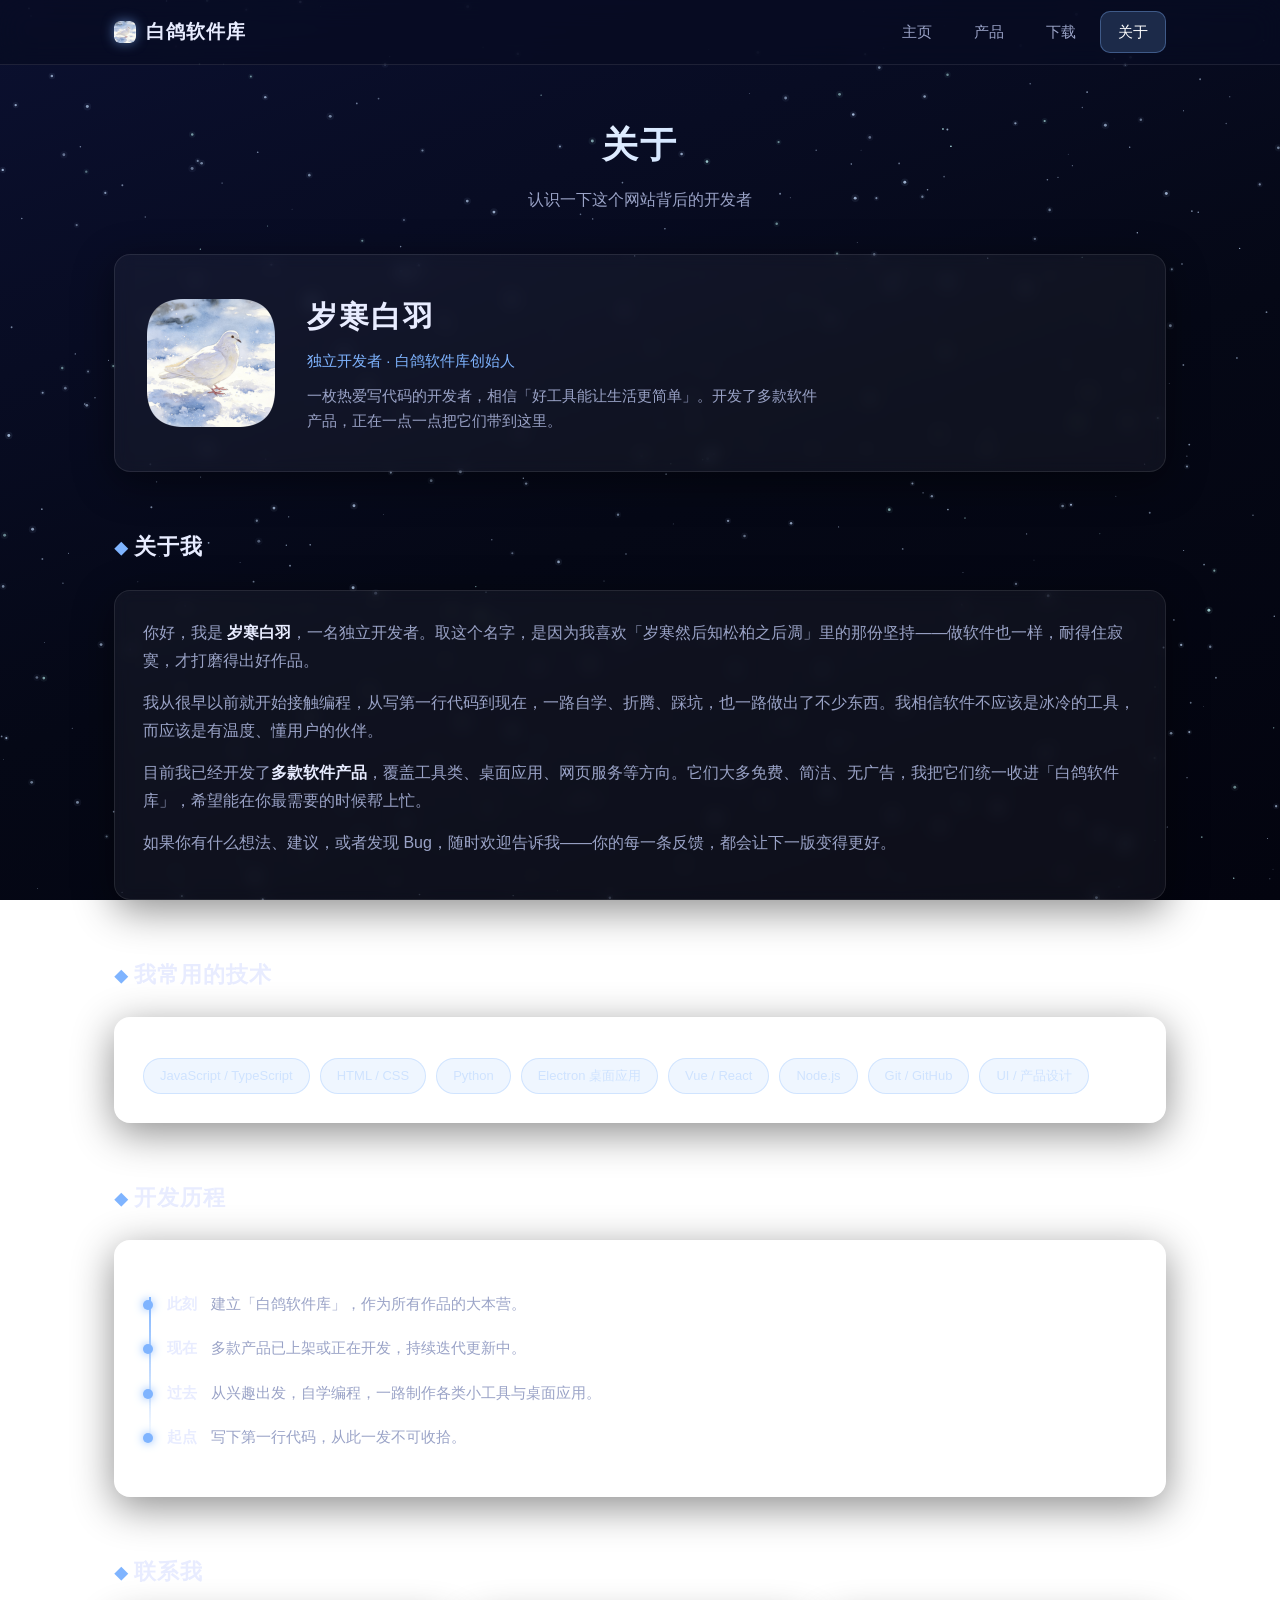
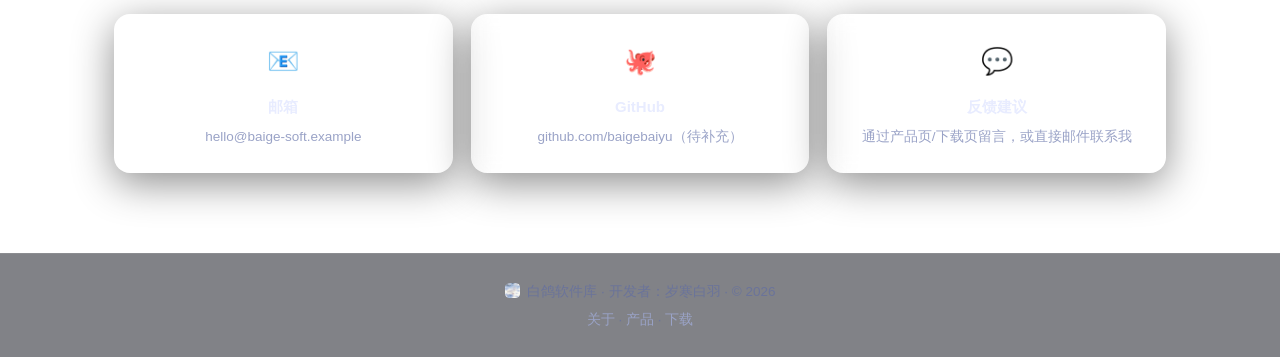
==== about.html @ 5a990baf "添加了网站源代码及素材 添加了网站源代码及素材" ====
<!DOCTYPE html>
<html lang="zh-CN">
<head>
  <meta charset="UTF-8">
  <meta name="viewport" content="width=device-width, initial-scale=1.0">
  <meta name="description" content="关于「岁寒白羽」——独立开发者，开发了多款软件产品，白鸽软件库的创始人。">
  <title>白鸽软件库 - 关于</title>
  <link rel="icon" type="image/x-icon" href="yjtp.ico">
  <link rel="stylesheet" href="css/style.css">
</head>
<body>
  <canvas id="stars-canvas" aria-hidden="true"></canvas>

  <!-- 顶部导航 -->
  <header class="site-header">
    <nav class="nav" aria-label="主导航">
      <a class="nav-logo" href="index.html">
        <img class="logo-icon" src="yjtp.png" alt="白鸽软件库"> 白鸽软件库
      </a>
      <button class="nav-toggle" aria-label="打开菜单" aria-expanded="false">☰</button>
      <ul class="nav-links">
        <li><a href="index.html">主页</a></li>
        <li><a href="products.html">产品</a></li>
        <li><a href="download.html">下载</a></li>
        <li><a href="about.html">关于</a></li>
      </ul>
    </nav>
  </header>

  <main class="main">

    <div class="page-title">
      <h1>关于</h1>
      <p>认识一下这个网站背后的开发者</p>
    </div>

    <!-- 头像 + 基本信息 -->
    <div class="card about-hero">
      <img class="about-avatar" src="yjtp.png" alt="岁寒白羽">
      <div class="about-meta">
        <h1>岁寒白羽</h1>
        <div class="role">独立开发者 · 白鸽软件库创始人</div>
        <p class="brief">一枚热爱写代码的开发者，相信「好工具能让生活更简单」。开发了多款软件产品，正在一点一点把它们带到这里。</p>
      </div>
    </div>

    <!-- 自我介绍 -->
    <section class="section">
      <div class="section-head">
        <h2>关于我</h2>
      </div>
      <div class="card about-para">
        <p>你好，我是 <strong>岁寒白羽</strong>，一名独立开发者。取这个名字，是因为我喜欢「岁寒然后知松柏之后凋」里的那份坚持——做软件也一样，耐得住寂寞，才打磨得出好作品。</p>
        <p>我从很早以前就开始接触编程，从写第一行代码到现在，一路自学、折腾、踩坑，也一路做出了不少东西。我相信软件不应该是冰冷的工具，而应该是有温度、懂用户的伙伴。</p>
        <p>目前我已经开发了<strong>多款软件产品</strong>，覆盖工具类、桌面应用、网页服务等方向。它们大多免费、简洁、无广告，我把它们统一收进「白鸽软件库」，希望能在你最需要的时候帮上忙。</p>
        <p>如果你有什么想法、建议，或者发现 Bug，随时欢迎告诉我——你的每一条反馈，都会让下一版变得更好。</p>
      </div>
    </section>

    <!-- 技术栈 -->
    <section class="section">
      <div class="section-head">
        <h2>我常用的技术</h2>
      </div>
      <div class="card">
        <div class="tag-list">
          <span class="tag-chip">JavaScript / TypeScript</span>
          <span class="tag-chip">HTML / CSS</span>
          <span class="tag-chip">Python</span>
          <span class="tag-chip">Electron 桌面应用</span>
          <span class="tag-chip">Vue / React</span>
          <span class="tag-chip">Node.js</span>
          <span class="tag-chip">Git / GitHub</span>
          <span class="tag-chip">UI / 产品设计</span>
        </div>
      </div>
    </section>

    <!-- 开发历程 -->
    <section class="section">
      <div class="section-head">
        <h2>开发历程</h2>
      </div>
      <div class="card">
        <ul class="timeline">
          <li><span class="tl-year">此刻</span> 建立「白鸽软件库」，作为所有作品的大本营。</li>
          <li><span class="tl-year">现在</span> 多款产品已上架或正在开发，持续迭代更新中。</li>
          <li><span class="tl-year">过去</span> 从兴趣出发，自学编程，一路制作各类小工具与桌面应用。</li>
          <li><span class="tl-year">起点</span> 写下第一行代码，从此一发不可收拾。</li>
        </ul>
      </div>
    </section>

    <!-- 联系方式 -->
    <section class="section">
      <div class="section-head">
        <h2>联系我</h2>
      </div>
      <div class="contact-grid">
        <div class="card contact-item">
          <div class="ct-icon">📧</div>
          <h4>邮箱</h4>
          <p><a href="mailto:hello@baige-soft.example">hello@baige-soft.example</a></p>
        </div>
        <div class="card contact-item">
          <div class="ct-icon">🐙</div>
          <h4>GitHub</h4>
          <p><a href="#" target="_blank" rel="noopener">github.com/baigebaiyu（待补充）</a></p>
        </div>
        <div class="card contact-item">
          <div class="ct-icon">💬</div>
          <h4>反馈建议</h4>
          <p>通过产品页/下载页留言，或直接邮件联系我</p>
        </div>
      </div>
    </section>

  </main>

  <footer class="site-footer">
    <p><img class="footer-icon" src="yjtp.png" alt=""> 白鸽软件库 · 开发者：岁寒白羽 · © <span data-year>2025</span></p>
    <p style="margin-top:4px;"><a href="about.html">关于</a> · <a href="products.html">产品</a> · <a href="download.html">下载</a></p>
  </footer>

  <script src="js/stars.js"></script>
  <script src="js/main.js"></script>
</body>
</html>
---- css/style.css ----
/* ============================================================
   白鸽软件库 · 全局样式
   主题：暗夜星空 / 玻璃拟态
   ============================================================ */

:root {
  --bg-deep: #050816;
  --bg-mid: #0b1030;
  --text-main: #e8ecff;
  --text-dim: #9aa3c7;
  --text-faint: #6b749b;
  --accent: #7fb4ff;
  --accent-soft: rgba(127, 180, 255, 0.18);
  --card-bg: rgba(255, 255, 255, 0.045);
  --card-border: rgba(255, 255, 255, 0.09);
  --nav-bg: rgba(8, 12, 34, 0.72);
  --radius: 16px;
  --shadow: 0 10px 40px rgba(0, 0, 0, 0.45);
  --font-main: "PingFang SC", "Microsoft YaHei", "Noto Sans SC",
    "Segoe UI", "Helvetica Neue", Arial, sans-serif;
}

* {
  margin: 0;
  padding: 0;
  box-sizing: border-box;
}

html {
  scroll-behavior: smooth;
}

body {
  font-family: var(--font-main);
  color: var(--text-main);
  background: linear-gradient(160deg, var(--bg-mid) 0%, var(--bg-deep) 55%, #03040f 100%);
  background-attachment: fixed;
  min-height: 100vh;
  line-height: 1.75;
  overflow-x: hidden;
}

/* ---------------- 星空画布（背景层） ---------------- */
#stars-canvas {
  position: fixed;
  inset: 0;
  width: 100%;
  height: 100%;
  z-index: -1;          /* 永远垫底，不遮挡内容 */
  pointer-events: none; /* 不拦截鼠标事件 */
}

/* ---------------- 顶部导航 ---------------- */
.site-header {
  position: sticky;
  top: 0;
  z-index: 100;
  background: var(--nav-bg);
  backdrop-filter: blur(14px);
  -webkit-backdrop-filter: blur(14px);
  border-bottom: 1px solid var(--card-border);
}

.nav {
  max-width: 1100px;
  margin: 0 auto;
  padding: 0 24px;
  height: 64px;
  display: flex;
  align-items: center;
  justify-content: space-between;
}

.nav-logo {
  display: flex;
  align-items: center;
  gap: 10px;
  font-size: 19px;
  font-weight: 700;
  color: var(--text-main);
  text-decoration: none;
  letter-spacing: 1px;
  white-space: nowrap;
}

.nav-logo .logo-icon {
  width: 22px;
  height: 22px;
  border-radius: 6px;
  object-fit: cover;
  filter: drop-shadow(0 0 6px rgba(127, 180, 255, 0.55));
}

.nav-links {
  display: flex;
  align-items: center;
  gap: 6px;
  list-style: none;
}

.nav-links a {
  display: block;
  padding: 8px 18px;
  border-radius: 10px;
  color: var(--text-dim);
  text-decoration: none;
  font-size: 15px;
  transition: color 0.2s ease, background 0.2s ease;
}

.nav-links a:hover {
  color: var(--text-main);
  background: rgba(255, 255, 255, 0.06);
}

.nav-links a.active {
  color: #fff;
  background: var(--accent-soft);
  box-shadow: inset 0 0 0 1px rgba(127, 180, 255, 0.35);
}

/* 移动端菜单按钮 */
.nav-toggle {
  display: none;
  background: none;
  border: 1px solid var(--card-border);
  border-radius: 8px;
  color: var(--text-main);
  font-size: 20px;
  line-height: 1;
  padding: 6px 10px;
  cursor: pointer;
}

/* ---------------- 主体容器 ---------------- */
.main {
  max-width: 1100px;
  margin: 0 auto;
  padding: 48px 24px 80px;
}

.page-title {
  text-align: center;
  margin-bottom: 40px;
}

.page-title h1 {
  font-size: 36px;
  font-weight: 800;
  letter-spacing: 2px;
  background: linear-gradient(120deg, #fff 30%, var(--accent) 100%);
  -webkit-background-clip: text;
  background-clip: text;
  -webkit-text-fill-color: transparent;
}

.page-title p {
  margin-top: 10px;
  color: var(--text-dim);
  font-size: 16px;
}

/* ---------------- 玻璃卡片 ---------------- */
.card {
  background: var(--card-bg);
  border: 1px solid var(--card-border);
  border-radius: var(--radius);
  box-shadow: var(--shadow);
  backdrop-filter: blur(8px);
  -webkit-backdrop-filter: blur(8px);
  padding: 28px;
}

/* ---------------- 主页 Hero ---------------- */
.hero {
  text-align: center;
  padding: 72px 24px 56px;
}

.hero .hero-badge {
  display: inline-block;
  padding: 6px 16px;
  border-radius: 999px;
  font-size: 13px;
  color: var(--accent);
  background: var(--accent-soft);
  border: 1px solid rgba(127, 180, 255, 0.3);
  letter-spacing: 2px;
  margin-bottom: 22px;
}

.hero h1 {
  font-size: clamp(34px, 5.5vw, 56px);
  font-weight: 800;
  letter-spacing: 2px;
  line-height: 1.3;
  background: linear-gradient(120deg, #ffffff 20%, #a8caff 60%, #6ea8ff 100%);
  -webkit-background-clip: text;
  background-clip: text;
  -webkit-text-fill-color: transparent;
}

.hero p {
  max-width: 640px;
  margin: 20px auto 0;
  color: var(--text-dim);
  font-size: 17px;
}

.hero .hero-actions {
  margin-top: 34px;
  display: flex;
  gap: 16px;
  justify-content: center;
  flex-wrap: wrap;
}

.btn {
  display: inline-block;
  padding: 12px 30px;
  border-radius: 12px;
  font-size: 15px;
  font-weight: 600;
  text-decoration: none;
  transition: transform 0.2s ease, box-shadow 0.2s ease, background 0.2s ease;
}

.btn:hover {
  transform: translateY(-2px);
}

.btn-primary {
  color: #04102a;
  background: linear-gradient(135deg, #a8caff, #6ea8ff);
  box-shadow: 0 8px 24px rgba(110, 168, 255, 0.35);
}

.btn-primary:hover {
  box-shadow: 0 12px 30px rgba(110, 168, 255, 0.5);
}

.btn-ghost {
  color: var(--text-main);
  background: rgba(255, 255, 255, 0.05);
  border: 1px solid var(--card-border);
}

.btn-ghost:hover {
  background: rgba(255, 255, 255, 0.1);
}

/* ---------------- 区块 ---------------- */
.section {
  margin-top: 56px;
}

.section-head {
  display: flex;
  align-items: baseline;
  justify-content: space-between;
  margin-bottom: 22px;
}

.section-head h2 {
  font-size: 22px;
  font-weight: 700;
  letter-spacing: 1px;
}

.section-head h2::before {
  content: "◆ ";
  color: var(--accent);
  font-size: 14px;
}

.section-head .more {
  color: var(--text-dim);
  font-size: 14px;
  text-decoration: none;
}

.section-head .more:hover {
  color: var(--accent);
}

/* 介绍文本块 */
.intro-grid {
  display: grid;
  grid-template-columns: 1fr 1fr;
  gap: 24px;
  align-items: stretch;
}

.intro-text p {
  color: var(--text-dim);
  margin-bottom: 14px;
}

.intro-text p strong {
  color: var(--text-main);
}

/* 特色 4 宫格 */
.feature-grid {
  display: grid;
  grid-template-columns: repeat(4, 1fr);
  gap: 18px;
}

.feature-item {
  text-align: center;
  padding: 26px 18px;
}

.feature-item .feat-icon {
  font-size: 30px;
}

.feature-item h3 {
  margin: 12px 0 8px;
  font-size: 16px;
}

.feature-item p {
  color: var(--text-dim);
  font-size: 13.5px;
}

/* 产品占位网格 */
.placeholder-grid {
  display: grid;
  grid-template-columns: repeat(3, 1fr);
  gap: 18px;
}

.placeholder-card {
  text-align: center;
  padding: 40px 20px;
  min-height: 170px;
  display: flex;
  flex-direction: column;
  align-items: center;
  justify-content: center;
  gap: 10px;
  border-style: dashed;
  border-color: rgba(255, 255, 255, 0.14);
  background: rgba(255, 255, 255, 0.025);
}

.placeholder-card .ph-icon {
  font-size: 34px;
  opacity: 0.55;
}

.placeholder-card p {
  color: var(--text-faint);
  font-size: 14px;
}

.placeholder-card .tag {
  font-size: 12px;
  color: var(--accent);
  background: var(--accent-soft);
  border-radius: 999px;
  padding: 3px 12px;
}

/* 通知条（占位说明） */
.notice {
  border-left: 3px solid var(--accent);
  background: var(--accent-soft);
  border-radius: 0 12px 12px 0;
  padding: 14px 20px;
  color: var(--text-dim);
  font-size: 14.5px;
}

.notice strong {
  color: var(--accent);
}

/* ---------------- 关于页 ---------------- */
.about-hero {
  display: flex;
  align-items: center;
  gap: 32px;
  padding: 36px 32px;
}

.about-avatar {
  flex-shrink: 0;
  width: 128px;
  height: 128px;
  object-fit: cover;
}

.about-meta h1 {
  font-size: 30px;
  font-weight: 800;
  letter-spacing: 2px;
}

.about-meta .role {
  color: var(--accent);
  font-size: 15px;
  margin: 4px 0 10px;
}

.about-meta .brief {
  color: var(--text-dim);
  font-size: 14.5px;
  max-width: 520px;
}

.about-para {
  margin-top: 24px;
  color: var(--text-dim);
}

.about-para p {
  margin-bottom: 14px;
}

.about-para p strong {
  color: var(--text-main);
}

/* 技术栈徽章 */
.tag-list {
  display: flex;
  flex-wrap: wrap;
  gap: 10px;
  margin-top: 12px;
}

.tag-chip {
  padding: 6px 16px;
  border-radius: 999px;
  font-size: 13px;
  color: #cfe3ff;
  background: rgba(127, 180, 255, 0.12);
  border: 1px solid rgba(127, 180, 255, 0.28);
}

/* 时间线 */
.timeline {
  position: relative;
  margin-top: 22px;
  padding-left: 24px;
}

.timeline::before {
  content: "";
  position: absolute;
  left: 6px;
  top: 6px;
  bottom: 6px;
  width: 2px;
  background: linear-gradient(180deg, var(--accent), transparent);
}

.timeline li {
  position: relative;
  list-style: none;
  margin-bottom: 18px;
  color: var(--text-dim);
  font-size: 14.5px;
}

.timeline li::before {
  content: "";
  position: absolute;
  left: -24px;
  top: 9px;
  width: 10px;
  height: 10px;
  border-radius: 50%;
  background: var(--accent);
  box-shadow: 0 0 10px var(--accent);
}

.timeline .tl-year {
  display: inline-block;
  font-weight: 700;
  color: var(--text-main);
  margin-right: 10px;
  font-size: 15px;
}

/* 联系卡片 */
.contact-grid {
  display: grid;
  grid-template-columns: repeat(3, 1fr);
  gap: 18px;
}

.contact-item {
  text-align: center;
  padding: 24px 16px;
}

.contact-item .ct-icon {
  font-size: 26px;
}

.contact-item h4 {
  margin: 10px 0 4px;
  font-size: 15px;
}

.contact-item p,
.contact-item a {
  color: var(--text-dim);
  font-size: 13.5px;
  text-decoration: none;
  word-break: break-all;
}

.contact-item a:hover {
  color: var(--accent);
}

/* ---------------- 页脚 ---------------- */
.site-footer {
  border-top: 1px solid var(--card-border);
  padding: 26px 24px;
  text-align: center;
  color: var(--text-faint);
  font-size: 13.5px;
  background: rgba(4, 6, 16, 0.5);
}

.site-footer .footer-icon {
  width: 15px;
  height: 15px;
  border-radius: 4px;
  object-fit: cover;
  vertical-align: -2px;
  margin-right: 4px;
}

.site-footer a {
  color: var(--text-dim);
  text-decoration: none;
}

.site-footer a:hover {
  color: var(--accent);
}

/* ---------------- 响应式 ---------------- */
@media (max-width: 900px) {
  .feature-grid { grid-template-columns: repeat(2, 1fr); }
  .intro-grid  { grid-template-columns: 1fr; }
  .contact-grid { grid-template-columns: 1fr; }
  .placeholder-grid { grid-template-columns: repeat(2, 1fr); }
}

@media (max-width: 640px) {
  .nav { height: auto; padding: 12px 18px; flex-wrap: wrap; gap: 8px; }

  .nav-toggle { display: block; }

  .nav-links {
    display: none;
    flex: 1 1 100%;
    flex-direction: column;
    align-items: stretch;
    padding: 6px 0 10px;
  }

  .nav-links.open { display: flex; }

  .nav-links a { text-align: center; }

  .hero { padding: 48px 18px 40px; }

  .placeholder-grid { grid-template-columns: 1fr; }

  .about-hero { flex-direction: column; text-align: center; }
}
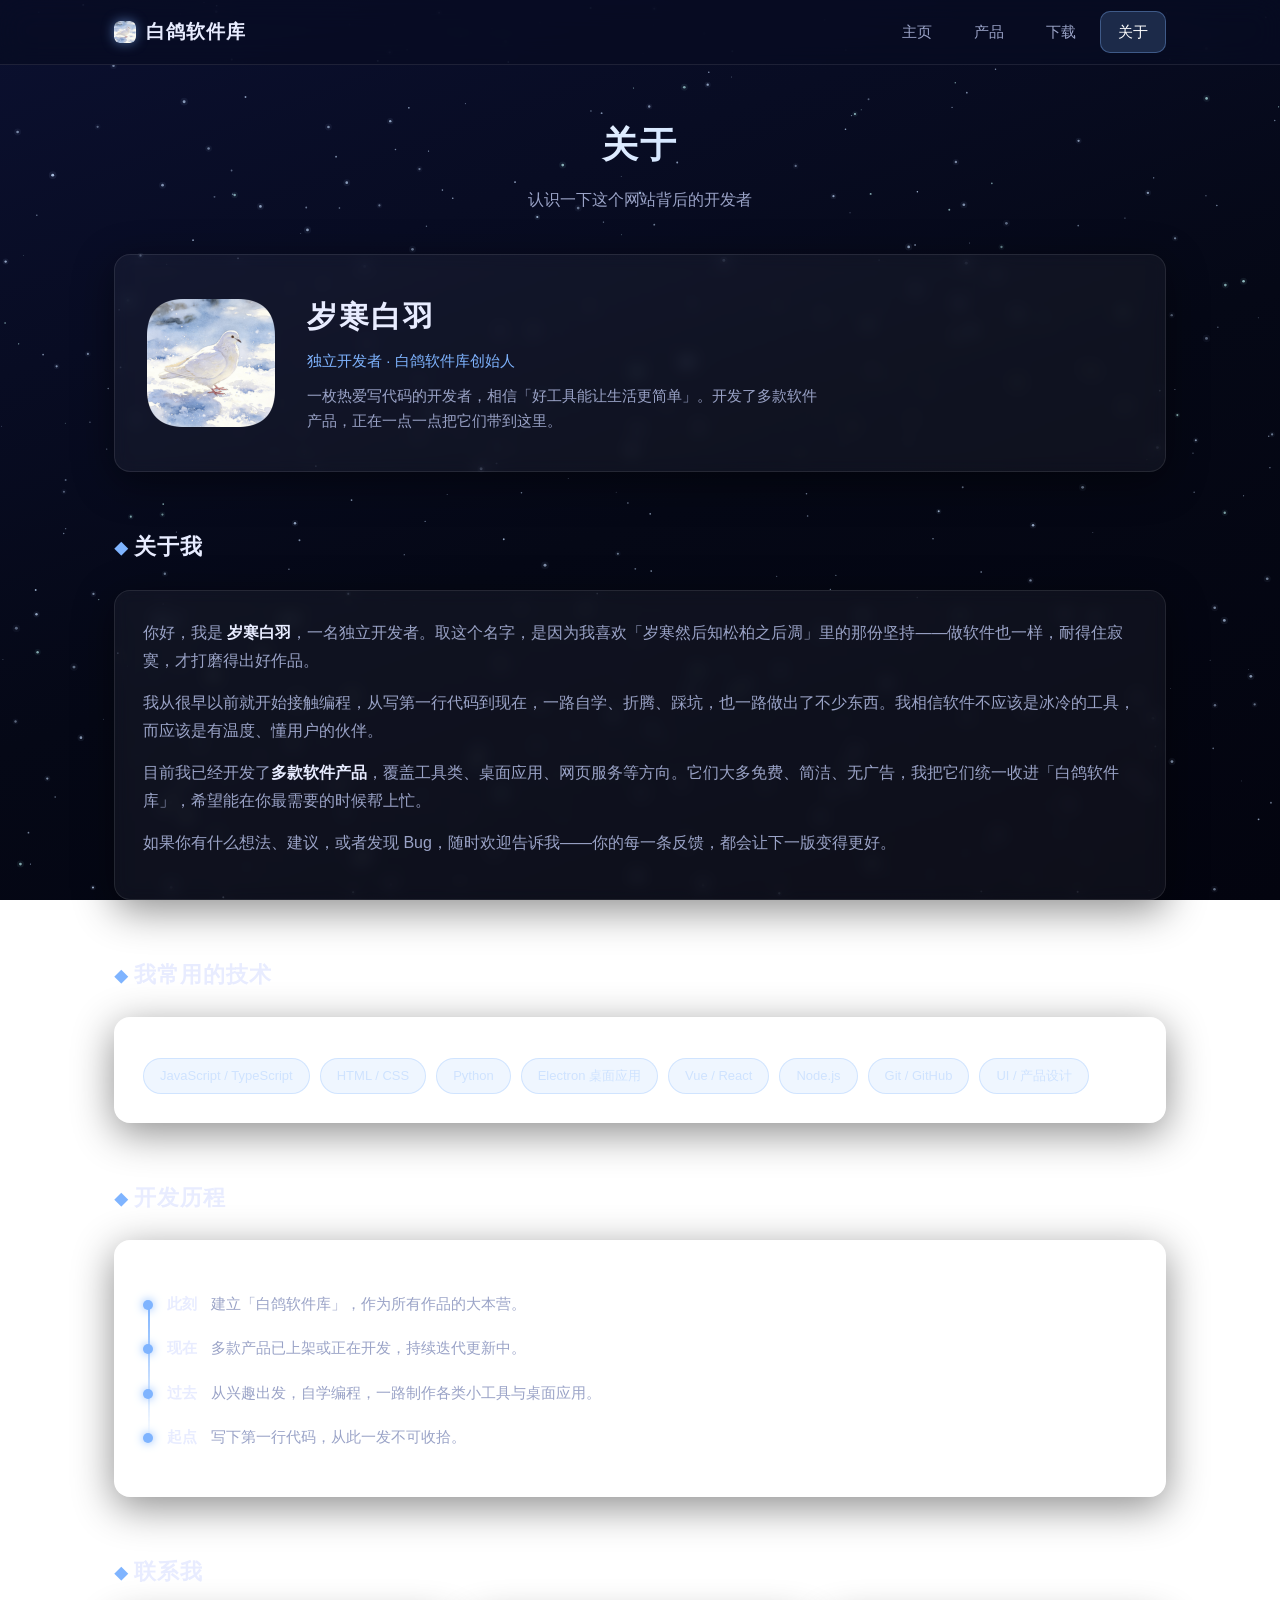
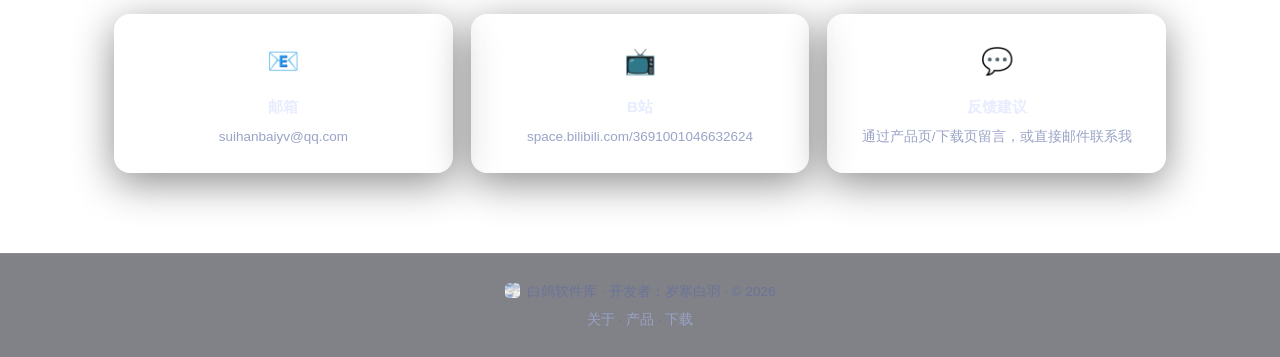
==== commit f3706064: "Add files via upload" ====
--- a/about.html
+++ b/about.html
@@ -22,7 +22,7 @@
         <li><a href="index.html">主页</a></li>
         <li><a href="products.html">产品</a></li>
         <li><a href="download.html">下载</a></li>
-        <li><a href="about.html">关于</a></li>
+        <li><a href="about.html" class="active" aria-current="page">关于</a></li>
       </ul>
     </nav>
   </header>
@@ -100,12 +100,12 @@
         <div class="card contact-item">
           <div class="ct-icon">📧</div>
           <h4>邮箱</h4>
-          <p><a href="mailto:hello@baige-soft.example">hello@baige-soft.example</a></p>
+          <p><a href="mailto:suihanbaiyv@qq.com">suihanbaiyv@qq.com</a></p>
         </div>
         <div class="card contact-item">
-          <div class="ct-icon">🐙</div>
-          <h4>GitHub</h4>
-          <p><a href="#" target="_blank" rel="noopener">github.com/baigebaiyu（待补充）</a></p>
+          <div class="ct-icon">📺</div>
+          <h4>B站</h4>
+          <p><a href="https://space.bilibili.com/3691001046632624" target="_blank" rel="noopener">space.bilibili.com/3691001046632624</a></p>
         </div>
         <div class="card contact-item">
           <div class="ct-icon">💬</div>
--- a/css/style.css
+++ b/css/style.css
@@ -452,9 +452,9 @@
 .timeline::before {
   content: "";
   position: absolute;
-  left: 6px;
-  top: 6px;
-  bottom: 6px;
+  left: 5px;
+  top: 14px;
+  bottom: 11px;
   width: 2px;
   background: linear-gradient(180deg, var(--accent), transparent);
 }
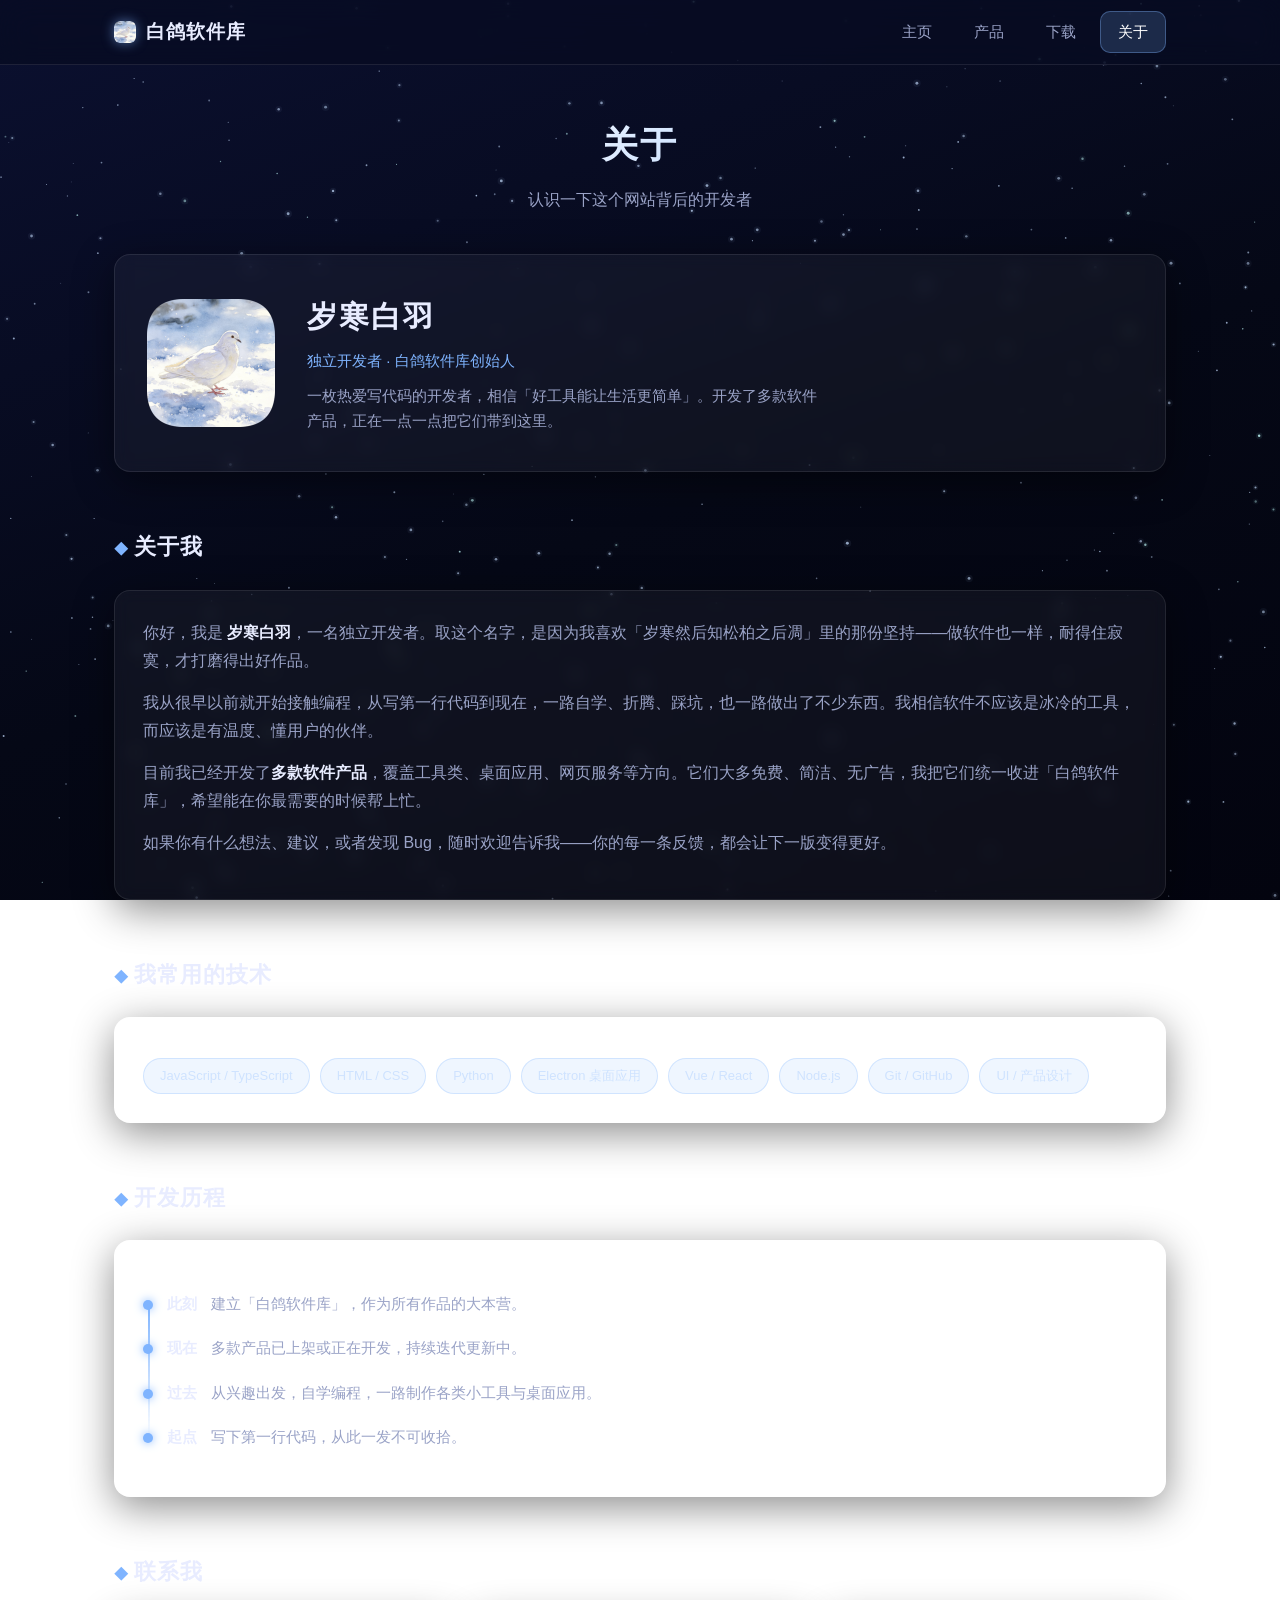
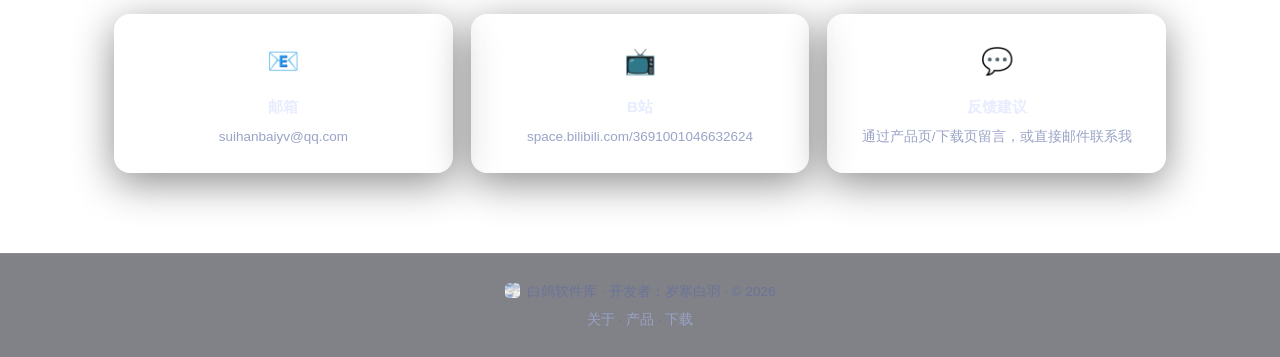
==== commit f43d035e: "修复了一个小问题 修复了一个小问题" ====
--- a/about.html
+++ b/about.html
@@ -118,7 +118,7 @@
   </main>
 
   <footer class="site-footer">
-    <p><img class="footer-icon" src="yjtp.png" alt=""> 白鸽软件库 · 开发者：岁寒白羽 · © <span data-year>2025</span></p>
+    <p><img class="footer-icon" src="yjtp.png" alt=""> 白鸽软件库 · 开发者：岁寒白羽 · © <span data-year>2026</span></p>
     <p style="margin-top:4px;"><a href="about.html">关于</a> · <a href="products.html">产品</a> · <a href="download.html">下载</a></p>
   </footer>
 
